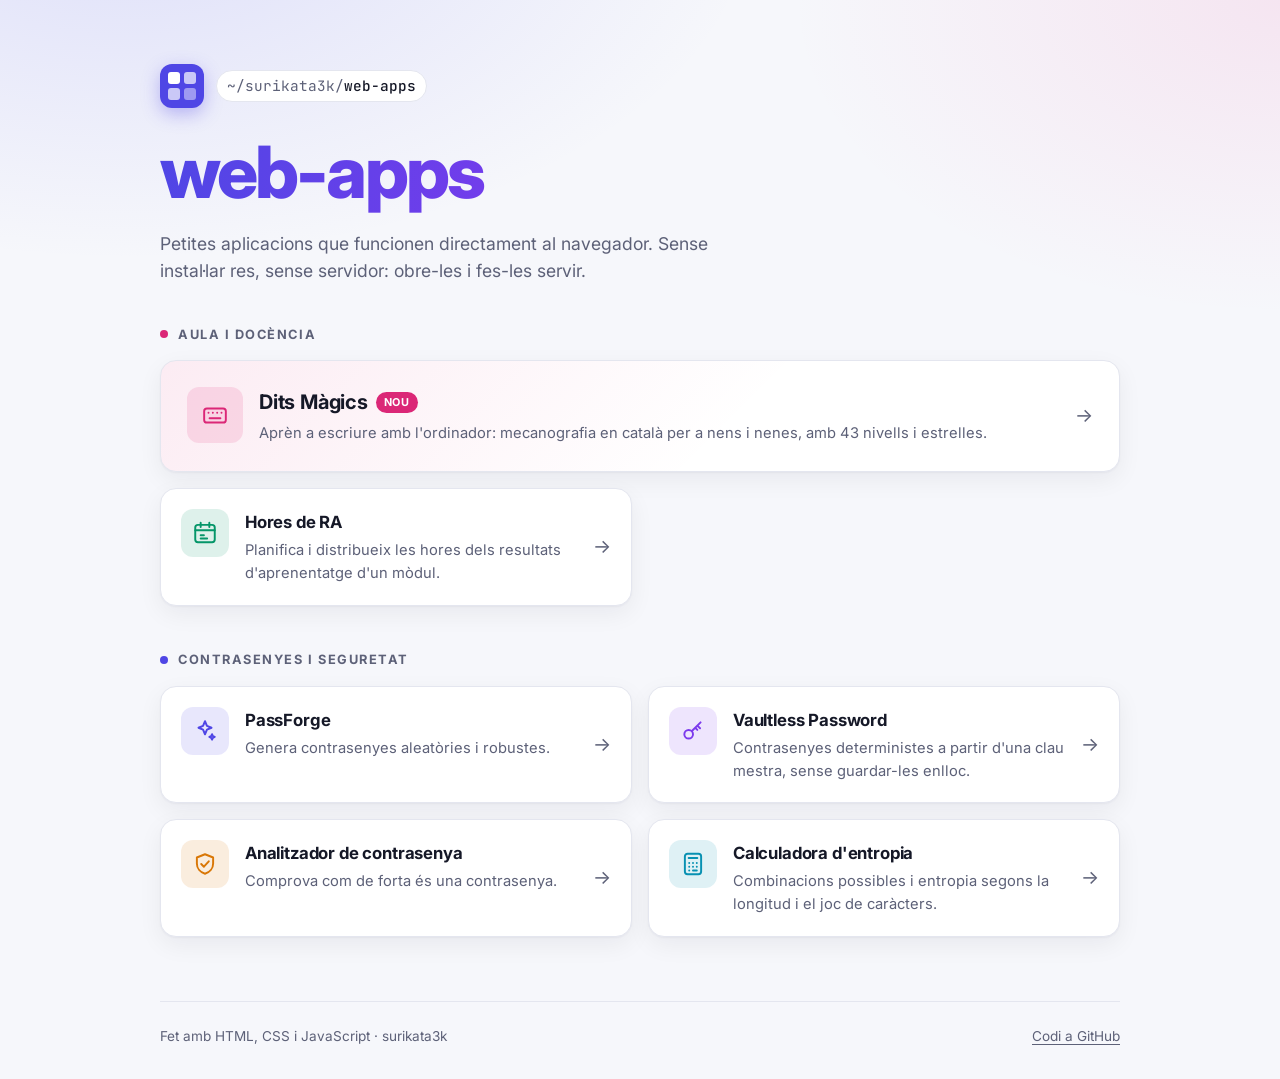
==== index.html @ d5312009 "Redisseny de la pàgina d'inici com a web-apps i enllaç a Dits Màgics" ====
<!DOCTYPE html>
<html lang="ca">
<head>
    <meta charset="UTF-8">
    <meta name="viewport" content="width=device-width, initial-scale=1.0">
    <title>web-apps · surikata3k</title>
    <meta name="description" content="Col·lecció de petites aplicacions web de surikata3k: eines per a docència i per a contrasenyes.">
    <link rel="icon" href="data:image/svg+xml,<svg xmlns='http://www.w3.org/2000/svg' viewBox='0 0 32 32'><rect width='32' height='32' rx='8' fill='%234f46e5'/><rect x='7' y='7' width='8' height='8' rx='2' fill='white'/><rect x='17' y='7' width='8' height='8' rx='2' fill='white' opacity='.7'/><rect x='7' y='17' width='8' height='8' rx='2' fill='white' opacity='.7'/><rect x='17' y='17' width='8' height='8' rx='2' fill='white' opacity='.45'/></svg>">
    <link rel="preconnect" href="https://fonts.googleapis.com">
    <link rel="preconnect" href="https://fonts.gstatic.com" crossorigin>
    <link href="https://fonts.googleapis.com/css2?family=Inter:wght@400;500;600;700;800&family=JetBrains+Mono:wght@500&display=swap" rel="stylesheet">
    <link rel="stylesheet" href="styles.css">
</head>
<body>
    <header class="hero">
        <div class="brand">
            <span class="logo" aria-hidden="true">
                <span></span><span></span><span></span><span></span>
            </span>
            <span class="path">~/surikata3k/<strong>web-apps</strong></span>
        </div>
        <h1>web-apps</h1>
        <p class="lead">Petites aplicacions que funcionen directament al navegador.
            Sense instal·lar res, sense servidor: obre-les i fes-les servir.</p>
    </header>

    <main>
        <section aria-labelledby="sec-aula">
            <h2 id="sec-aula"><span class="dot dot-aula"></span>Aula i docència</h2>
            <div class="grid">
                <a class="app app-featured" href="dits_magics/" style="--accent: var(--c-pink)">
                    <span class="icon" aria-hidden="true">
                        <svg viewBox="0 0 24 24"><rect x="2" y="6" width="20" height="13" rx="2.5"/><path d="M6 10h.01M10 10h.01M14 10h.01M18 10h.01M7 15h10"/></svg>
                    </span>
                    <span class="body">
                        <span class="name">Dits Màgics <span class="badge">Nou</span></span>
                        <span class="desc">Aprèn a escriure amb l'ordinador: mecanografia en català per a nens i nenes, amb 43 nivells i estrelles.</span>
                    </span>
                    <span class="go" aria-hidden="true">→</span>
                </a>
                <a class="app" href="calc_hours_ra/" style="--accent: var(--c-green)">
                    <span class="icon" aria-hidden="true">
                        <svg viewBox="0 0 24 24"><rect x="3" y="4.5" width="18" height="16" rx="2.5"/><path d="M3 9.5h18M8 2.5v4M16 2.5v4M8 14h3M8 17h6"/></svg>
                    </span>
                    <span class="body">
                        <span class="name">Hores de RA</span>
                        <span class="desc">Planifica i distribueix les hores dels resultats d'aprenentatge d'un mòdul.</span>
                    </span>
                    <span class="go" aria-hidden="true">→</span>
                </a>
            </div>
        </section>

        <section aria-labelledby="sec-pass">
            <h2 id="sec-pass"><span class="dot dot-pass"></span>Contrasenyes i seguretat</h2>
            <div class="grid">
                <a class="app" href="passgen/" style="--accent: var(--c-indigo)">
                    <span class="icon" aria-hidden="true">
                        <svg viewBox="0 0 24 24"><path d="M12 3l1.8 4.2L18 9l-4.2 1.8L12 15l-1.8-4.2L6 9l4.2-1.8z"/><path d="M18.5 15l.8 1.7 1.7.8-1.7.8-.8 1.7-.8-1.7-1.7-.8 1.7-.8z"/></svg>
                    </span>
                    <span class="body">
                        <span class="name">PassForge</span>
                        <span class="desc">Genera contrasenyes aleatòries i robustes.</span>
                    </span>
                    <span class="go" aria-hidden="true">→</span>
                </a>
                <a class="app" href="vaultless/" style="--accent: var(--c-violet)">
                    <span class="icon" aria-hidden="true">
                        <svg viewBox="0 0 24 24"><circle cx="8" cy="15" r="4"/><path d="M11 12l8-8M16 7l2.5 2.5M14 9l2 2"/></svg>
                    </span>
                    <span class="body">
                        <span class="name">Vaultless Password</span>
                        <span class="desc">Contrasenyes deterministes a partir d'una clau mestra, sense guardar-les enlloc.</span>
                    </span>
                    <span class="go" aria-hidden="true">→</span>
                </a>
                <a class="app" href="password_info/" style="--accent: var(--c-amber)">
                    <span class="icon" aria-hidden="true">
                        <svg viewBox="0 0 24 24"><path d="M12 3l7.5 3v5.5c0 4.6-3.2 8.3-7.5 9.5-4.3-1.2-7.5-4.9-7.5-9.5V6z"/><path d="M8.5 12l2.5 2.5 4.5-5"/></svg>
                    </span>
                    <span class="body">
                        <span class="name">Analitzador de contrasenya</span>
                        <span class="desc">Comprova com de forta és una contrasenya.</span>
                    </span>
                    <span class="go" aria-hidden="true">→</span>
                </a>
                <a class="app" href="password_calculator/" style="--accent: var(--c-cyan)">
                    <span class="icon" aria-hidden="true">
                        <svg viewBox="0 0 24 24"><rect x="4.5" y="2.5" width="15" height="19" rx="2.5"/><path d="M8 6.5h8M8.5 11h.01M12 11h.01M15.5 11h.01M8.5 14.5h.01M12 14.5h.01M15.5 14.5h.01M8.5 18h.01M12 18h3.5"/></svg>
                    </span>
                    <span class="body">
                        <span class="name">Calculadora d'entropia</span>
                        <span class="desc">Combinacions possibles i entropia segons la longitud i el joc de caràcters.</span>
                    </span>
                    <span class="go" aria-hidden="true">→</span>
                </a>
            </div>
        </section>
    </main>

    <footer>
        <span>Fet amb HTML, CSS i JavaScript · surikata3k</span>
        <a href="https://github.com/surikata3k/web-apps">Codi a GitHub</a>
    </footer>
</body>
</html>
---- styles.css ----
/* ===== web-apps · pàgina d'inici ===== */

:root {
    --bg: #f6f7fb;
    --bg-glow-1: rgba(99, 102, 241, 0.16);
    --bg-glow-2: rgba(236, 72, 153, 0.10);
    --surface: #ffffff;
    --border: #e4e6ef;
    --text: #151827;
    --muted: #5d6178;

    --c-indigo: #4f46e5;
    --c-violet: #7c3aed;
    --c-pink:   #db2777;
    --c-green:  #059669;
    --c-amber:  #d97706;
    --c-cyan:   #0891b2;

    --radius: 16px;
    --shadow: 0 1px 2px rgba(20, 24, 39, 0.04), 0 8px 24px rgba(20, 24, 39, 0.06);
    --shadow-hover: 0 2px 4px rgba(20, 24, 39, 0.06), 0 16px 40px rgba(20, 24, 39, 0.12);
}

@media (prefers-color-scheme: dark) {
    :root {
        --bg: #0d0f1a;
        --bg-glow-1: rgba(99, 102, 241, 0.22);
        --bg-glow-2: rgba(236, 72, 153, 0.12);
        --surface: #161a2b;
        --border: #262b42;
        --text: #eef0fa;
        --muted: #9aa0bd;

        --c-indigo: #818cf8;
        --c-violet: #a78bfa;
        --c-pink:   #f472b6;
        --c-green:  #34d399;
        --c-amber:  #fbbf24;
        --c-cyan:   #22d3ee;

        --shadow: 0 1px 2px rgba(0, 0, 0, 0.3);
        --shadow-hover: 0 16px 40px rgba(0, 0, 0, 0.45);
    }
}

*, *::before, *::after { box-sizing: border-box; margin: 0; padding: 0; }

body {
    font-family: "Inter", system-ui, -apple-system, "Segoe UI", Roboto, sans-serif;
    background:
        radial-gradient(900px 500px at 10% -10%, var(--bg-glow-1), transparent 70%),
        radial-gradient(700px 450px at 100% 0%, var(--bg-glow-2), transparent 70%),
        var(--bg);
    background-attachment: fixed;
    color: var(--text);
    line-height: 1.55;
    min-height: 100vh;
    display: flex;
    flex-direction: column;
    padding: 0 16px;
    -webkit-font-smoothing: antialiased;
}

/* ----- Capçalera ----- */
.hero {
    max-width: 960px;
    width: 100%;
    margin: 0 auto;
    padding: 64px 0 40px;
}

.brand {
    display: flex;
    align-items: center;
    gap: 12px;
    margin-bottom: 28px;
}

.logo {
    display: grid;
    grid-template-columns: repeat(2, 12px);
    gap: 4px;
    padding: 8px;
    border-radius: 12px;
    background: var(--c-indigo);
    box-shadow: 0 6px 18px rgba(79, 70, 229, 0.35);
}
.logo span { width: 12px; height: 12px; border-radius: 3px; background: #fff; }
.logo span:nth-child(2), .logo span:nth-child(3) { opacity: 0.7; }
.logo span:nth-child(4) { opacity: 0.45; }

.path {
    font-family: "JetBrains Mono", ui-monospace, monospace;
    font-size: 0.9rem;
    color: var(--muted);
    background: var(--surface);
    border: 1px solid var(--border);
    padding: 4px 10px;
    border-radius: 999px;
}
.path strong { color: var(--text); font-weight: 500; }

h1 {
    font-size: clamp(2.6rem, 8vw, 4.5rem);
    font-weight: 800;
    letter-spacing: -0.04em;
    line-height: 1;
    background: linear-gradient(100deg, var(--c-indigo), var(--c-violet) 45%, var(--c-pink));
    -webkit-background-clip: text;
    background-clip: text;
    color: transparent;
    padding-bottom: 6px;
}

.lead {
    margin-top: 16px;
    max-width: 560px;
    font-size: 1.1rem;
    color: var(--muted);
}

/* ----- Seccions ----- */
main {
    max-width: 960px;
    width: 100%;
    margin: 0 auto;
    flex: 1;
}

section + section { margin-top: 44px; }

h2 {
    display: flex;
    align-items: center;
    gap: 10px;
    font-size: 0.8rem;
    font-weight: 700;
    text-transform: uppercase;
    letter-spacing: 0.12em;
    color: var(--muted);
    margin-bottom: 16px;
}
.dot { width: 8px; height: 8px; border-radius: 50%; }
.dot-aula { background: var(--c-pink); }
.dot-pass { background: var(--c-indigo); }

.grid {
    display: grid;
    grid-template-columns: repeat(auto-fill, minmax(min(100%, 380px), 1fr));
    gap: 16px;
}

/* ----- Targetes d'app ----- */
.app {
    --accent: var(--c-indigo);
    position: relative;
    display: flex;
    align-items: flex-start;
    gap: 16px;
    padding: 20px;
    background: var(--surface);
    border: 1px solid var(--border);
    border-radius: var(--radius);
    box-shadow: var(--shadow);
    color: inherit;
    text-decoration: none;
    overflow: hidden;
    transition: transform 0.2s ease, box-shadow 0.2s ease, border-color 0.2s ease;
}

.app::before {
    content: "";
    position: absolute;
    inset: 0 0 auto 0;
    height: 3px;
    background: var(--accent);
    opacity: 0;
    transition: opacity 0.2s ease;
}

.app:hover, .app:focus-visible {
    transform: translateY(-3px);
    box-shadow: var(--shadow-hover);
    border-color: color-mix(in srgb, var(--accent) 45%, var(--border));
}
.app:hover::before, .app:focus-visible::before { opacity: 1; }
.app:focus-visible { outline: 2px solid var(--accent); outline-offset: 2px; }

.icon {
    flex: none;
    display: grid;
    place-items: center;
    width: 48px;
    height: 48px;
    border-radius: 12px;
    color: var(--accent);
    background: color-mix(in srgb, var(--accent) 13%, transparent);
}
.icon svg {
    width: 26px;
    height: 26px;
    fill: none;
    stroke: currentColor;
    stroke-width: 1.8;
    stroke-linecap: round;
    stroke-linejoin: round;
}

.body { display: flex; flex-direction: column; gap: 4px; min-width: 0; }

.name {
    display: flex;
    align-items: center;
    gap: 8px;
    font-size: 1.05rem;
    font-weight: 700;
    letter-spacing: -0.01em;
}

.desc { font-size: 0.92rem; color: var(--muted); }

.badge {
    font-size: 0.68rem;
    font-weight: 700;
    text-transform: uppercase;
    letter-spacing: 0.06em;
    color: #fff;
    background: var(--accent);
    padding: 2px 8px;
    border-radius: 999px;
}

.go {
    margin-left: auto;
    align-self: center;
    font-size: 1.2rem;
    color: var(--muted);
    transition: transform 0.2s ease, color 0.2s ease;
}
.app:hover .go { transform: translateX(4px); color: var(--accent); }

/* Targeta destacada: ocupa tota l'amplada en pantalles grans */
.app-featured {
    background:
        linear-gradient(135deg, color-mix(in srgb, var(--accent) 9%, transparent), transparent 60%),
        var(--surface);
}
@media (min-width: 640px) {
    .app-featured { grid-column: 1 / -1; padding: 26px; }
    .app-featured .icon { width: 56px; height: 56px; }
    .app-featured .name { font-size: 1.25rem; }
}

/* ----- Peu ----- */
footer {
    max-width: 960px;
    width: 100%;
    margin: 64px auto 0;
    padding: 24px 0 32px;
    border-top: 1px solid var(--border);
    display: flex;
    flex-wrap: wrap;
    justify-content: space-between;
    gap: 8px;
    font-size: 0.85rem;
    color: var(--muted);
}
footer a { color: inherit; text-decoration: underline; text-underline-offset: 3px; }
footer a:hover { color: var(--text); }

@media (max-width: 480px) {
    .hero { padding-top: 40px; }
    .app { padding: 16px; gap: 14px; }
}

@media (prefers-reduced-motion: reduce) {
    * { transition: none !important; }
}
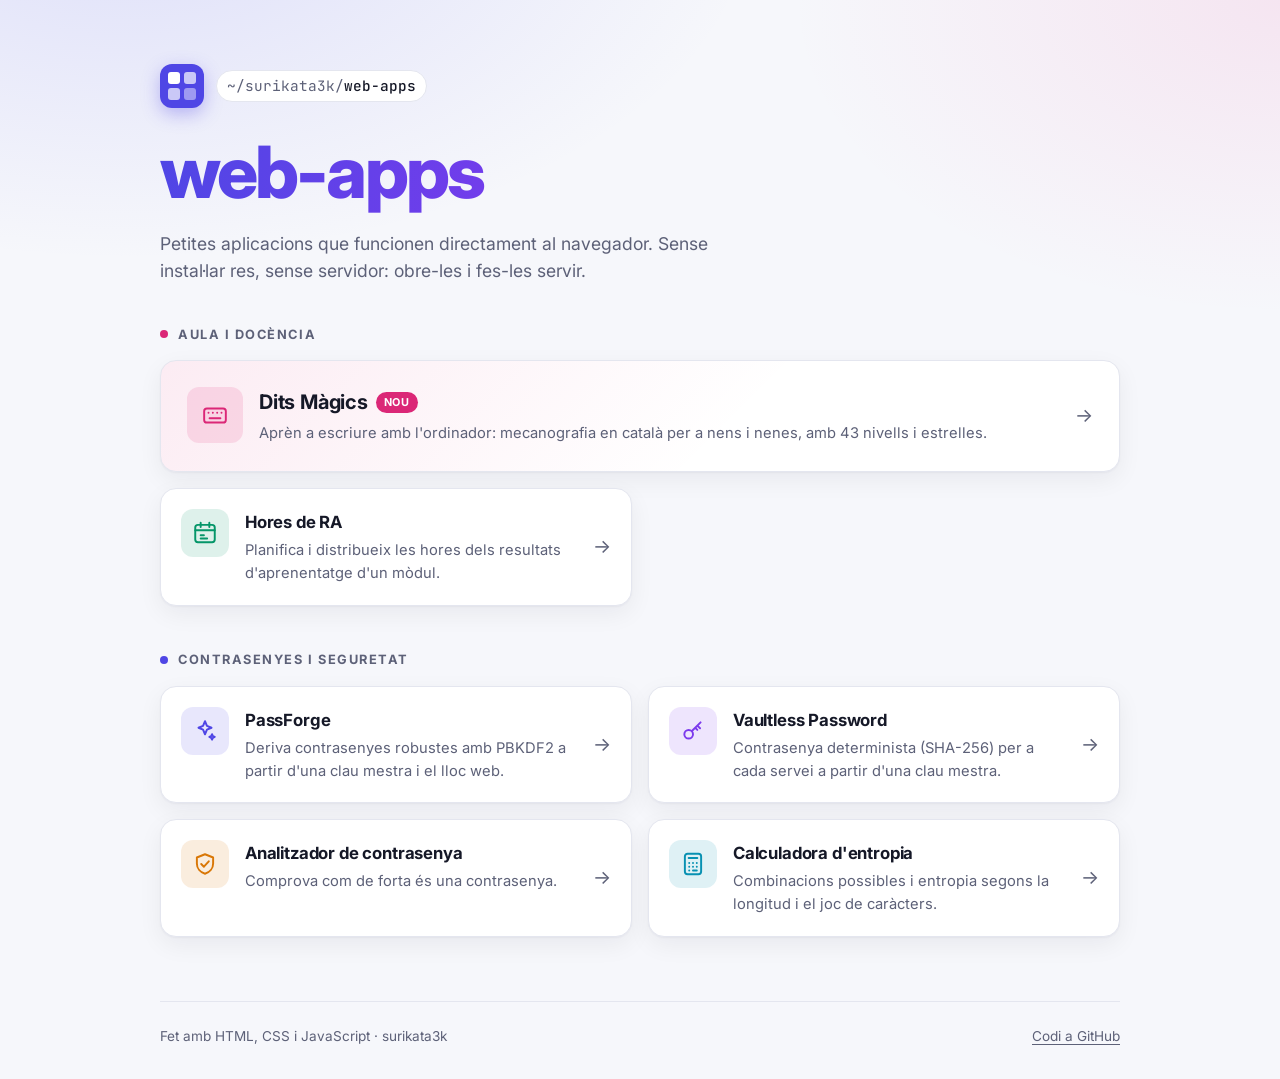
==== commit 657f5ba3: "Traducció al català de les apps de contrasenyes PassForge, Vaultless, Analitzador de contrasenya i C" ====
--- a/index.html
+++ b/index.html
@@ -60,7 +60,7 @@
                     </span>
                     <span class="body">
                         <span class="name">PassForge</span>
-                        <span class="desc">Genera contrasenyes aleatòries i robustes.</span>
+                        <span class="desc">Deriva contrasenyes robustes amb PBKDF2 a partir d'una clau mestra i el lloc web.</span>
                     </span>
                     <span class="go" aria-hidden="true">→</span>
                 </a>
@@ -70,7 +70,7 @@
                     </span>
                     <span class="body">
                         <span class="name">Vaultless Password</span>
-                        <span class="desc">Contrasenyes deterministes a partir d'una clau mestra, sense guardar-les enlloc.</span>
+                        <span class="desc">Contrasenya determinista (SHA-256) per a cada servei a partir d'una clau mestra.</span>
                     </span>
                     <span class="go" aria-hidden="true">→</span>
                 </a>
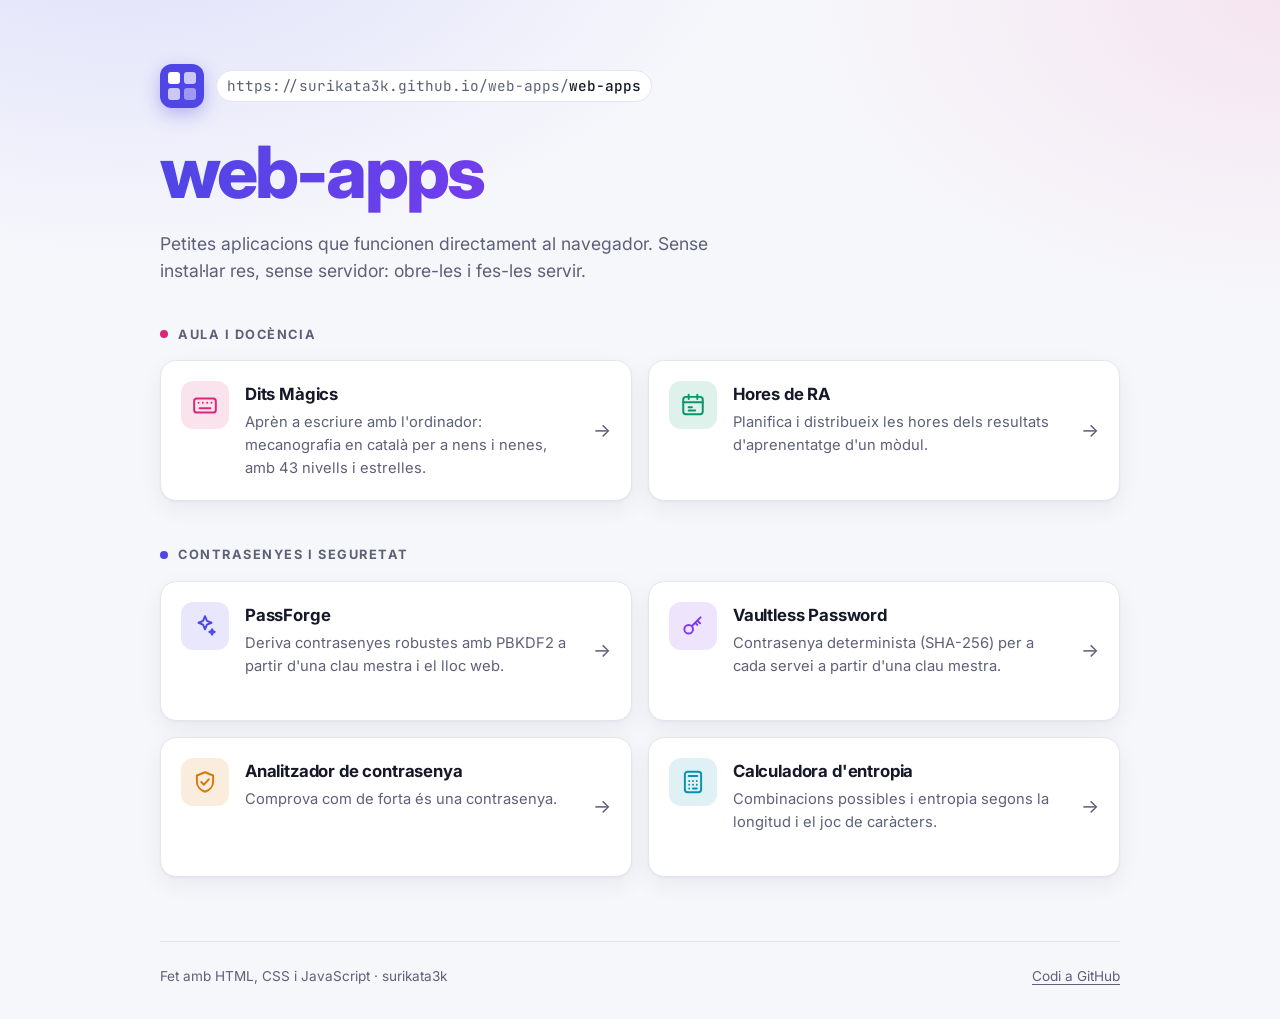
==== commit 3673134d: "index update" ====
--- a/index.html
+++ b/index.html
@@ -17,7 +17,7 @@
             <span class="logo" aria-hidden="true">
                 <span></span><span></span><span></span><span></span>
             </span>
-            <span class="path">~/surikata3k/<strong>web-apps</strong></span>
+            <span class="path">https://surikata3k.github.io/web-apps/<strong>web-apps</strong></span>
         </div>
         <h1>web-apps</h1>
         <p class="lead">Petites aplicacions que funcionen directament al navegador.
@@ -28,12 +28,12 @@
         <section aria-labelledby="sec-aula">
             <h2 id="sec-aula"><span class="dot dot-aula"></span>Aula i docència</h2>
             <div class="grid">
-                <a class="app app-featured" href="dits_magics/" style="--accent: var(--c-pink)">
+                <a class="app" href="dits_magics/" style="--accent: var(--c-pink)">
                     <span class="icon" aria-hidden="true">
                         <svg viewBox="0 0 24 24"><rect x="2" y="6" width="20" height="13" rx="2.5"/><path d="M6 10h.01M10 10h.01M14 10h.01M18 10h.01M7 15h10"/></svg>
                     </span>
                     <span class="body">
-                        <span class="name">Dits Màgics <span class="badge">Nou</span></span>
+                        <span class="name">Dits Màgics</span>
                         <span class="desc">Aprèn a escriure amb l'ordinador: mecanografia en català per a nens i nenes, amb 43 nivells i estrelles.</span>
                     </span>
                     <span class="go" aria-hidden="true">→</span>
--- a/styles.css
+++ b/styles.css
@@ -147,6 +147,7 @@
 .grid {
     display: grid;
     grid-template-columns: repeat(auto-fill, minmax(min(100%, 380px), 1fr));
+    grid-auto-rows: 1fr;
     gap: 16px;
 }
 
@@ -158,6 +159,7 @@
     align-items: flex-start;
     gap: 16px;
     padding: 20px;
+    min-height: 140px;
     background: var(--surface);
     border: 1px solid var(--border);
     border-radius: var(--radius);
@@ -219,17 +221,6 @@
 
 .desc { font-size: 0.92rem; color: var(--muted); }
 
-.badge {
-    font-size: 0.68rem;
-    font-weight: 700;
-    text-transform: uppercase;
-    letter-spacing: 0.06em;
-    color: #fff;
-    background: var(--accent);
-    padding: 2px 8px;
-    border-radius: 999px;
-}
-
 .go {
     margin-left: auto;
     align-self: center;
@@ -238,18 +229,6 @@
     transition: transform 0.2s ease, color 0.2s ease;
 }
 .app:hover .go { transform: translateX(4px); color: var(--accent); }
-
-/* Targeta destacada: ocupa tota l'amplada en pantalles grans */
-.app-featured {
-    background:
-        linear-gradient(135deg, color-mix(in srgb, var(--accent) 9%, transparent), transparent 60%),
-        var(--surface);
-}
-@media (min-width: 640px) {
-    .app-featured { grid-column: 1 / -1; padding: 26px; }
-    .app-featured .icon { width: 56px; height: 56px; }
-    .app-featured .name { font-size: 1.25rem; }
-}
 
 /* ----- Peu ----- */
 footer {
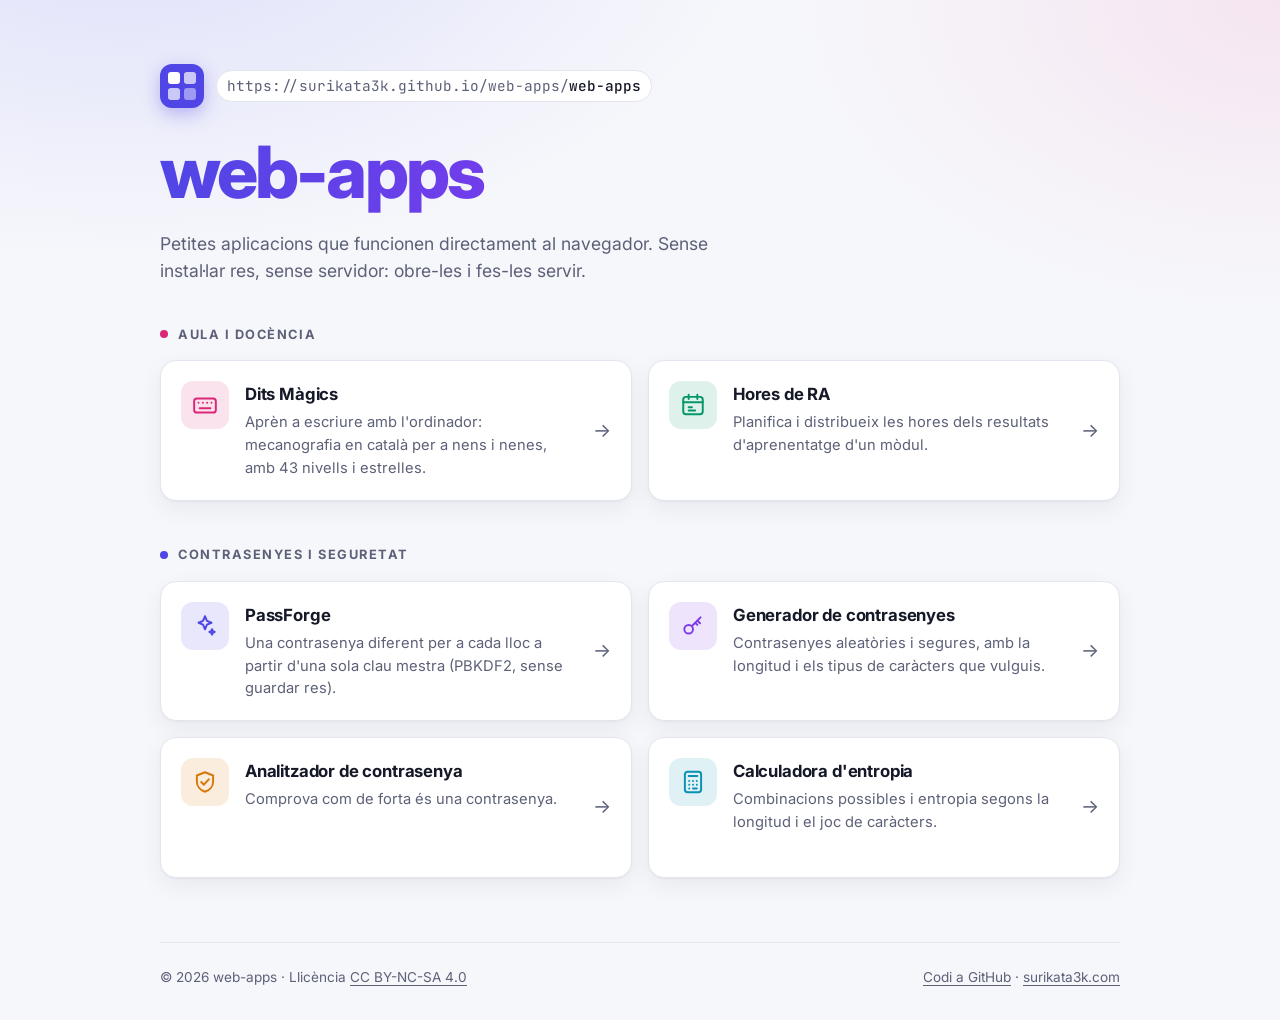
==== commit 8fb6a288: "Unifica l'estètica de les apps i millora les eines de contrasenyes - Substitueix Vaultless per un ge" ====
--- a/index.html
+++ b/index.html
@@ -28,7 +28,7 @@
         <section aria-labelledby="sec-aula">
             <h2 id="sec-aula"><span class="dot dot-aula"></span>Aula i docència</h2>
             <div class="grid">
-                <a class="app" href="dits_magics/" style="--accent: var(--c-pink)">
+                <a class="app" href="https://surikata3k.com/ditsmagics/" style="--accent: var(--c-pink)">
                     <span class="icon" aria-hidden="true">
                         <svg viewBox="0 0 24 24"><rect x="2" y="6" width="20" height="13" rx="2.5"/><path d="M6 10h.01M10 10h.01M14 10h.01M18 10h.01M7 15h10"/></svg>
                     </span>
@@ -60,17 +60,17 @@
                     </span>
                     <span class="body">
                         <span class="name">PassForge</span>
-                        <span class="desc">Deriva contrasenyes robustes amb PBKDF2 a partir d'una clau mestra i el lloc web.</span>
+                        <span class="desc">Una contrasenya diferent per a cada lloc a partir d'una sola clau mestra (PBKDF2, sense guardar res).</span>
                     </span>
                     <span class="go" aria-hidden="true">→</span>
                 </a>
-                <a class="app" href="vaultless/" style="--accent: var(--c-violet)">
+                <a class="app" href="password_generator/" style="--accent: var(--c-violet)">
                     <span class="icon" aria-hidden="true">
                         <svg viewBox="0 0 24 24"><circle cx="8" cy="15" r="4"/><path d="M11 12l8-8M16 7l2.5 2.5M14 9l2 2"/></svg>
                     </span>
                     <span class="body">
-                        <span class="name">Vaultless Password</span>
-                        <span class="desc">Contrasenya determinista (SHA-256) per a cada servei a partir d'una clau mestra.</span>
+                        <span class="name">Generador de contrasenyes</span>
+                        <span class="desc">Contrasenyes aleatòries i segures, amb la longitud i els tipus de caràcters que vulguis.</span>
                     </span>
                     <span class="go" aria-hidden="true">→</span>
                 </a>
@@ -99,8 +99,8 @@
     </main>
 
     <footer>
-        <span>Fet amb HTML, CSS i JavaScript · surikata3k</span>
-        <a href="https://github.com/surikata3k/web-apps">Codi a GitHub</a>
+        <span>© 2026 web-apps · Llicència <a href="https://creativecommons.org/licenses/by-nc-sa/4.0/deed.ca" rel="license" target="_blank">CC BY-NC-SA 4.0</a></span>
+        <span><a href="https://github.com/surikata3k/web-apps">Codi a GitHub</a> · <a href="https://surikata3k.com">surikata3k.com</a></span>
     </footer>
 </body>
 </html>
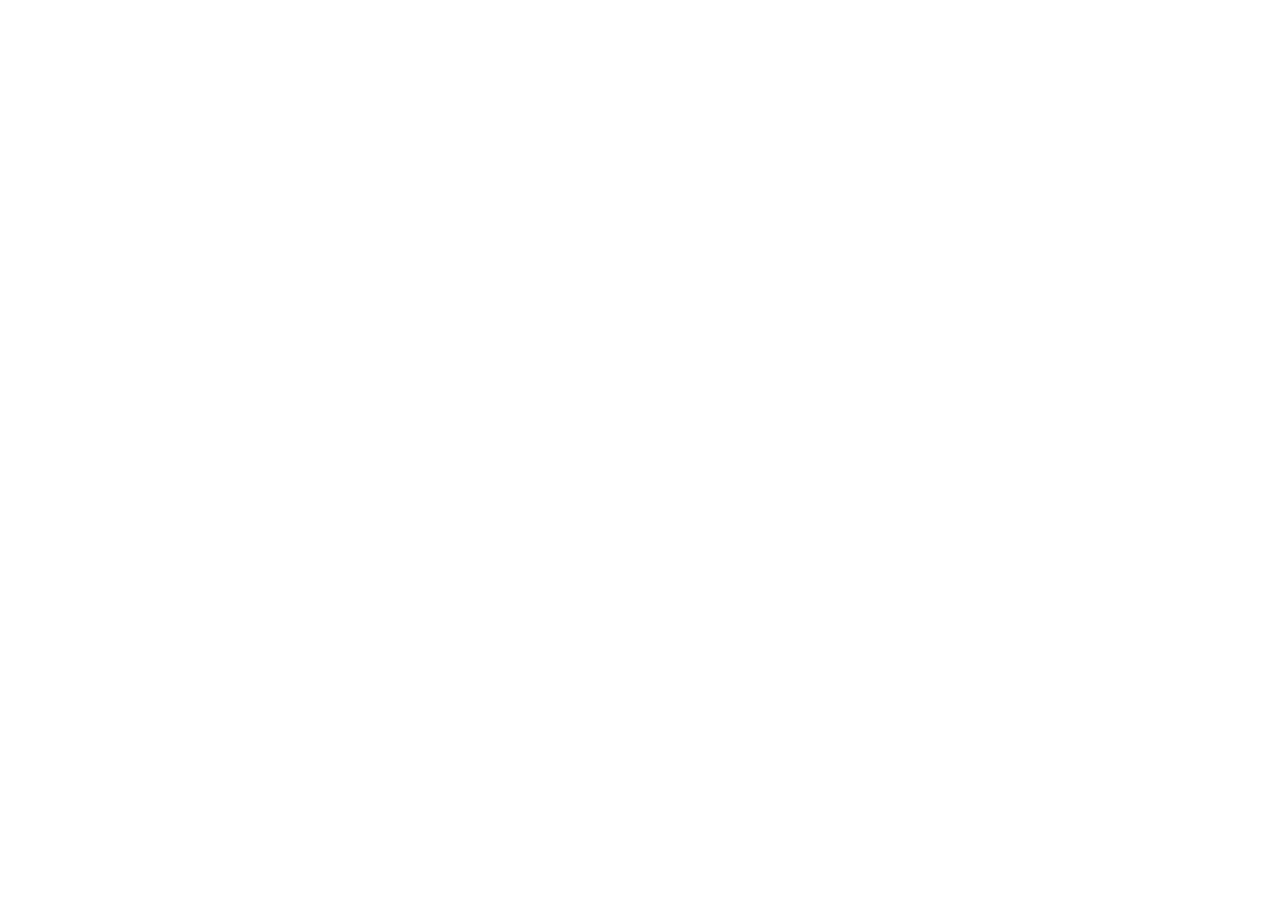
==== commit 27dbf3d2: "Redirect the catalogue page to surikata3k.com/#apps Co-Authored-By: Claude Opus 5.5 <noreply@anthrop" ====
--- a/index.html
+++ b/index.html
@@ -1,106 +1,16 @@
 <!DOCTYPE html>
-<html lang="ca">
+<html lang="en">
 <head>
     <meta charset="UTF-8">
     <meta name="viewport" content="width=device-width, initial-scale=1.0">
-    <title>web-apps · surikata3k</title>
-    <meta name="description" content="Col·lecció de petites aplicacions web de surikata3k: eines per a docència i per a contrasenyes.">
-    <link rel="icon" href="data:image/svg+xml,<svg xmlns='http://www.w3.org/2000/svg' viewBox='0 0 32 32'><rect width='32' height='32' rx='8' fill='%234f46e5'/><rect x='7' y='7' width='8' height='8' rx='2' fill='white'/><rect x='17' y='7' width='8' height='8' rx='2' fill='white' opacity='.7'/><rect x='7' y='17' width='8' height='8' rx='2' fill='white' opacity='.7'/><rect x='17' y='17' width='8' height='8' rx='2' fill='white' opacity='.45'/></svg>">
-    <link rel="preconnect" href="https://fonts.googleapis.com">
-    <link rel="preconnect" href="https://fonts.gstatic.com" crossorigin>
-    <link href="https://fonts.googleapis.com/css2?family=Inter:wght@400;500;600;700;800&family=JetBrains+Mono:wght@500&display=swap" rel="stylesheet">
-    <link rel="stylesheet" href="styles.css">
+    <title>web-apps · Surikata3K</title>
+    <!-- The app catalogue now lives on the main site: https://surikata3k.com/#apps -->
+    <meta http-equiv="refresh" content="0; url=https://surikata3k.com/#apps">
+    <link rel="canonical" href="https://surikata3k.com/#apps">
+    <meta name="robots" content="noindex">
+    <script>location.replace("https://surikata3k.com/#apps");</script>
 </head>
 <body>
-    <header class="hero">
-        <div class="brand">
-            <span class="logo" aria-hidden="true">
-                <span></span><span></span><span></span><span></span>
-            </span>
-            <span class="path">https://surikata3k.github.io/web-apps/<strong>web-apps</strong></span>
-        </div>
-        <h1>web-apps</h1>
-        <p class="lead">Petites aplicacions que funcionen directament al navegador.
-            Sense instal·lar res, sense servidor: obre-les i fes-les servir.</p>
-    </header>
-
-    <main>
-        <section aria-labelledby="sec-aula">
-            <h2 id="sec-aula"><span class="dot dot-aula"></span>Aula i docència</h2>
-            <div class="grid">
-                <a class="app" href="https://surikata3k.com/ditsmagics/" style="--accent: var(--c-pink)">
-                    <span class="icon" aria-hidden="true">
-                        <svg viewBox="0 0 24 24"><rect x="2" y="6" width="20" height="13" rx="2.5"/><path d="M6 10h.01M10 10h.01M14 10h.01M18 10h.01M7 15h10"/></svg>
-                    </span>
-                    <span class="body">
-                        <span class="name">Dits Màgics</span>
-                        <span class="desc">Aprèn a escriure amb l'ordinador: mecanografia en català per a nens i nenes, amb 43 nivells i estrelles.</span>
-                    </span>
-                    <span class="go" aria-hidden="true">→</span>
-                </a>
-                <a class="app" href="calc_hours_ra/" style="--accent: var(--c-green)">
-                    <span class="icon" aria-hidden="true">
-                        <svg viewBox="0 0 24 24"><rect x="3" y="4.5" width="18" height="16" rx="2.5"/><path d="M3 9.5h18M8 2.5v4M16 2.5v4M8 14h3M8 17h6"/></svg>
-                    </span>
-                    <span class="body">
-                        <span class="name">Hores de RA</span>
-                        <span class="desc">Planifica i distribueix les hores dels resultats d'aprenentatge d'un mòdul.</span>
-                    </span>
-                    <span class="go" aria-hidden="true">→</span>
-                </a>
-            </div>
-        </section>
-
-        <section aria-labelledby="sec-pass">
-            <h2 id="sec-pass"><span class="dot dot-pass"></span>Contrasenyes i seguretat</h2>
-            <div class="grid">
-                <a class="app" href="passgen/" style="--accent: var(--c-indigo)">
-                    <span class="icon" aria-hidden="true">
-                        <svg viewBox="0 0 24 24"><path d="M12 3l1.8 4.2L18 9l-4.2 1.8L12 15l-1.8-4.2L6 9l4.2-1.8z"/><path d="M18.5 15l.8 1.7 1.7.8-1.7.8-.8 1.7-.8-1.7-1.7-.8 1.7-.8z"/></svg>
-                    </span>
-                    <span class="body">
-                        <span class="name">PassForge</span>
-                        <span class="desc">Una contrasenya diferent per a cada lloc a partir d'una sola clau mestra (PBKDF2, sense guardar res).</span>
-                    </span>
-                    <span class="go" aria-hidden="true">→</span>
-                </a>
-                <a class="app" href="password_generator/" style="--accent: var(--c-violet)">
-                    <span class="icon" aria-hidden="true">
-                        <svg viewBox="0 0 24 24"><circle cx="8" cy="15" r="4"/><path d="M11 12l8-8M16 7l2.5 2.5M14 9l2 2"/></svg>
-                    </span>
-                    <span class="body">
-                        <span class="name">Generador de contrasenyes</span>
-                        <span class="desc">Contrasenyes aleatòries i segures, amb la longitud i els tipus de caràcters que vulguis.</span>
-                    </span>
-                    <span class="go" aria-hidden="true">→</span>
-                </a>
-                <a class="app" href="password_info/" style="--accent: var(--c-amber)">
-                    <span class="icon" aria-hidden="true">
-                        <svg viewBox="0 0 24 24"><path d="M12 3l7.5 3v5.5c0 4.6-3.2 8.3-7.5 9.5-4.3-1.2-7.5-4.9-7.5-9.5V6z"/><path d="M8.5 12l2.5 2.5 4.5-5"/></svg>
-                    </span>
-                    <span class="body">
-                        <span class="name">Analitzador de contrasenya</span>
-                        <span class="desc">Comprova com de forta és una contrasenya.</span>
-                    </span>
-                    <span class="go" aria-hidden="true">→</span>
-                </a>
-                <a class="app" href="password_calculator/" style="--accent: var(--c-cyan)">
-                    <span class="icon" aria-hidden="true">
-                        <svg viewBox="0 0 24 24"><rect x="4.5" y="2.5" width="15" height="19" rx="2.5"/><path d="M8 6.5h8M8.5 11h.01M12 11h.01M15.5 11h.01M8.5 14.5h.01M12 14.5h.01M15.5 14.5h.01M8.5 18h.01M12 18h3.5"/></svg>
-                    </span>
-                    <span class="body">
-                        <span class="name">Calculadora d'entropia</span>
-                        <span class="desc">Combinacions possibles i entropia segons la longitud i el joc de caràcters.</span>
-                    </span>
-                    <span class="go" aria-hidden="true">→</span>
-                </a>
-            </div>
-        </section>
-    </main>
-
-    <footer>
-        <span>© 2026 web-apps · Llicència <a href="https://creativecommons.org/licenses/by-nc-sa/4.0/deed.ca" rel="license" target="_blank">CC BY-NC-SA 4.0</a></span>
-        <span><a href="https://github.com/surikata3k/web-apps">Codi a GitHub</a> · <a href="https://surikata3k.com">surikata3k.com</a></span>
-    </footer>
+    <p>The apps have moved to <a href="https://surikata3k.com/#apps">surikata3k.com</a>.</p>
 </body>
 </html>
